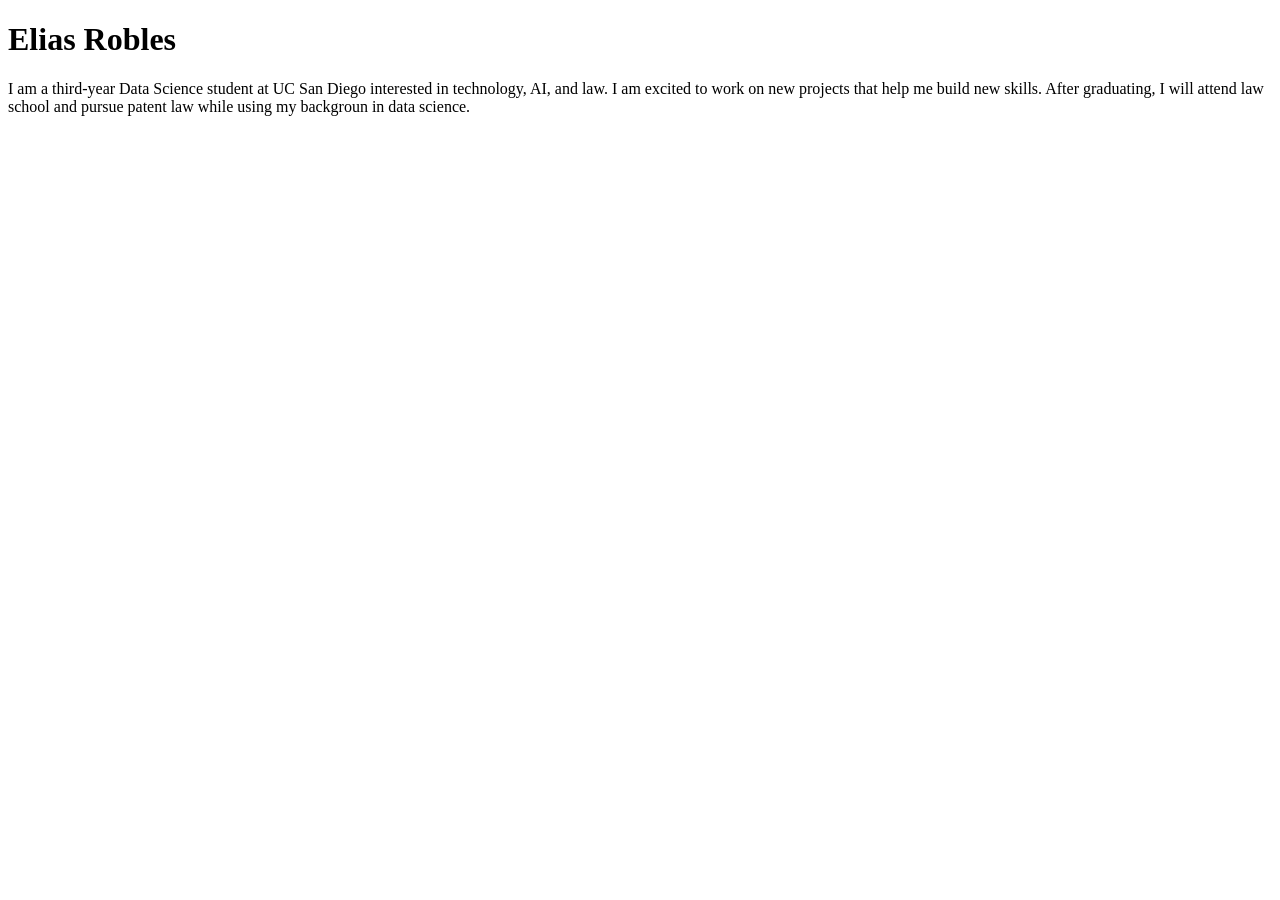
==== index.html @ fbf86ec5 "Step 2: Create a basic HTML page Title, heading (name), and short description about me." ====
<!DOCTYPE html>
<html lang="en">
<head>
    <meta charset="UTF-8">
    <meta name="viewport" content="width=device-width, initial-scale=1.0">
    <title>Elias Robles: Personal site and portfolio</title>
</head>
<body>
    <h1>Elias Robles</h1>
    <p>
        I am a third-year Data Science student at UC San Diego interested in technology, AI, and law.
        I am excited to work on new projects that help me build new skills.
        After graduating, I will attend law school and pursue patent law while using my backgroun in data science.
    </p>
</body>
</html>
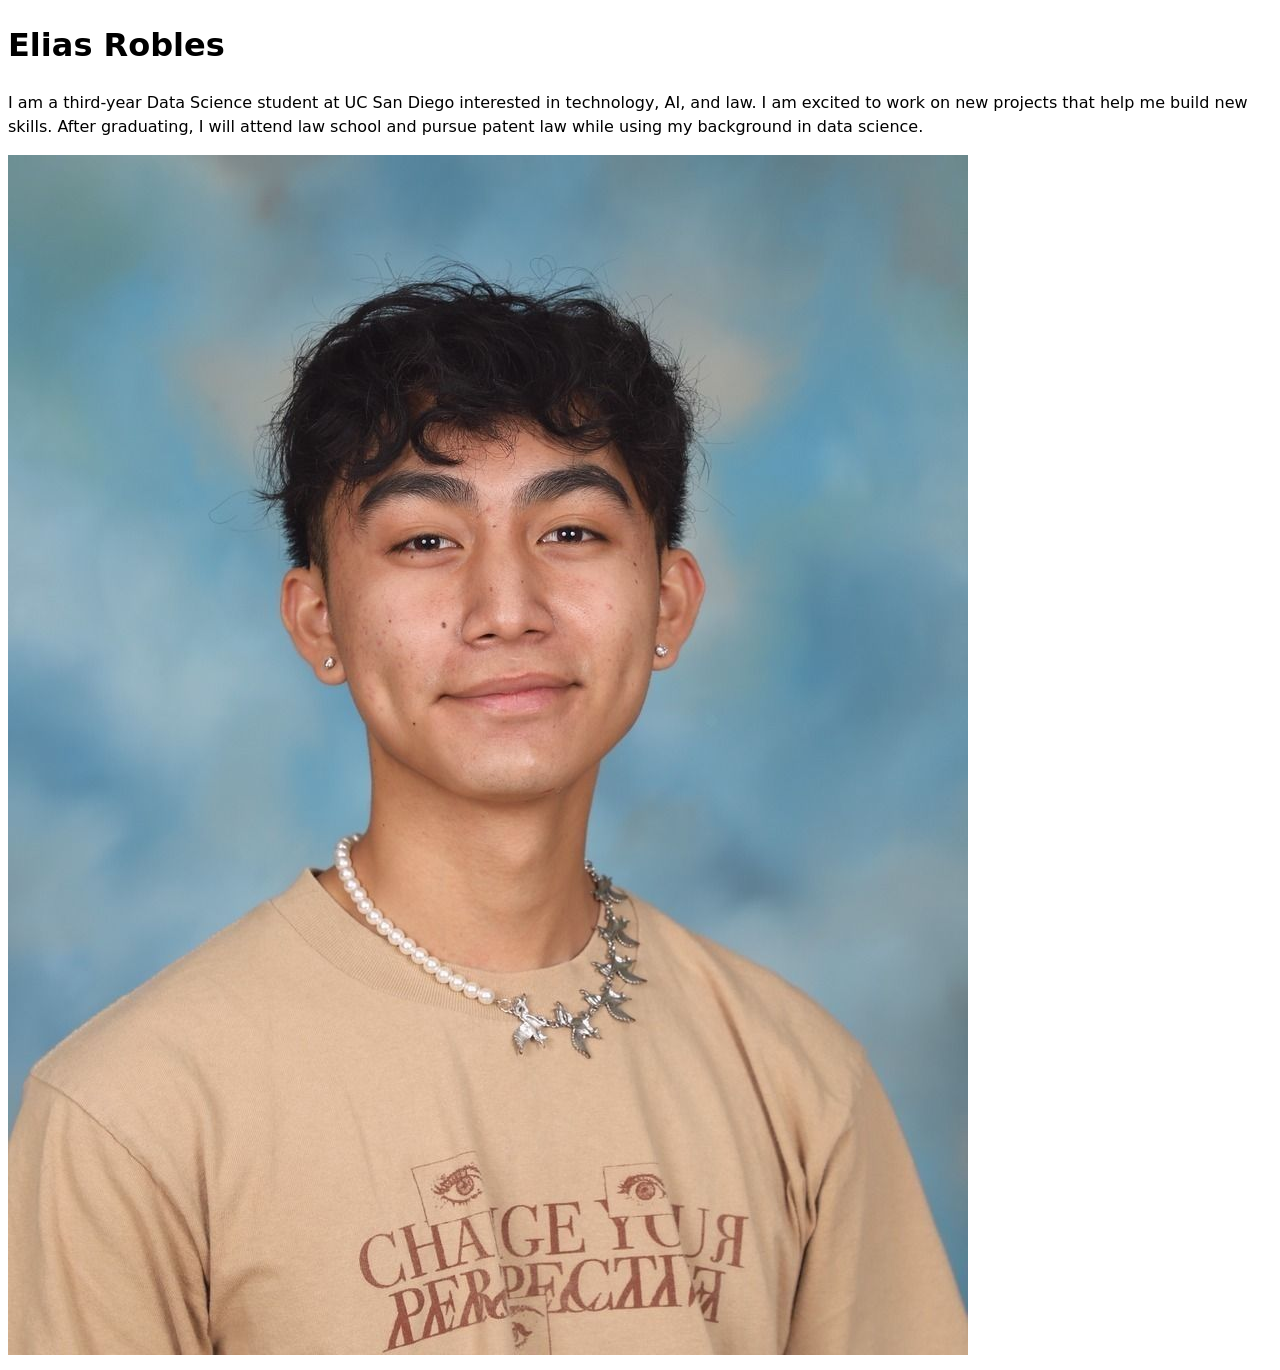
==== commit 78698080: "Finished Step 5" ====
--- a/index.html
+++ b/index.html
@@ -4,13 +4,17 @@
     <meta charset="UTF-8">
     <meta name="viewport" content="width=device-width, initial-scale=1.0">
     <title>Elias Robles: Personal site and portfolio</title>
+    <link rel="stylesheet" href="style.css">
 </head>
 <body>
     <h1>Elias Robles</h1>
+
     <p>
         I am a third-year Data Science student at UC San Diego interested in technology, AI, and law.
         I am excited to work on new projects that help me build new skills.
-        After graduating, I will attend law school and pursue patent law while using my backgroun in data science.
+        After graduating, I will attend law school and pursue patent law while using my background in data science.
     </p>
+
+    <img src="images/headshot.jpg" alt="Headshot of Elias Robles">
 </body>
 </html>
--- a/style.css
+++ b/style.css
@@ -0,0 +1,6 @@
+body {
+  /* Set line height to 1.5 times the font size
+	   and use the OS’s UI font as the website font
+	 */
+  font: 100%/1.5 system-ui;
+}
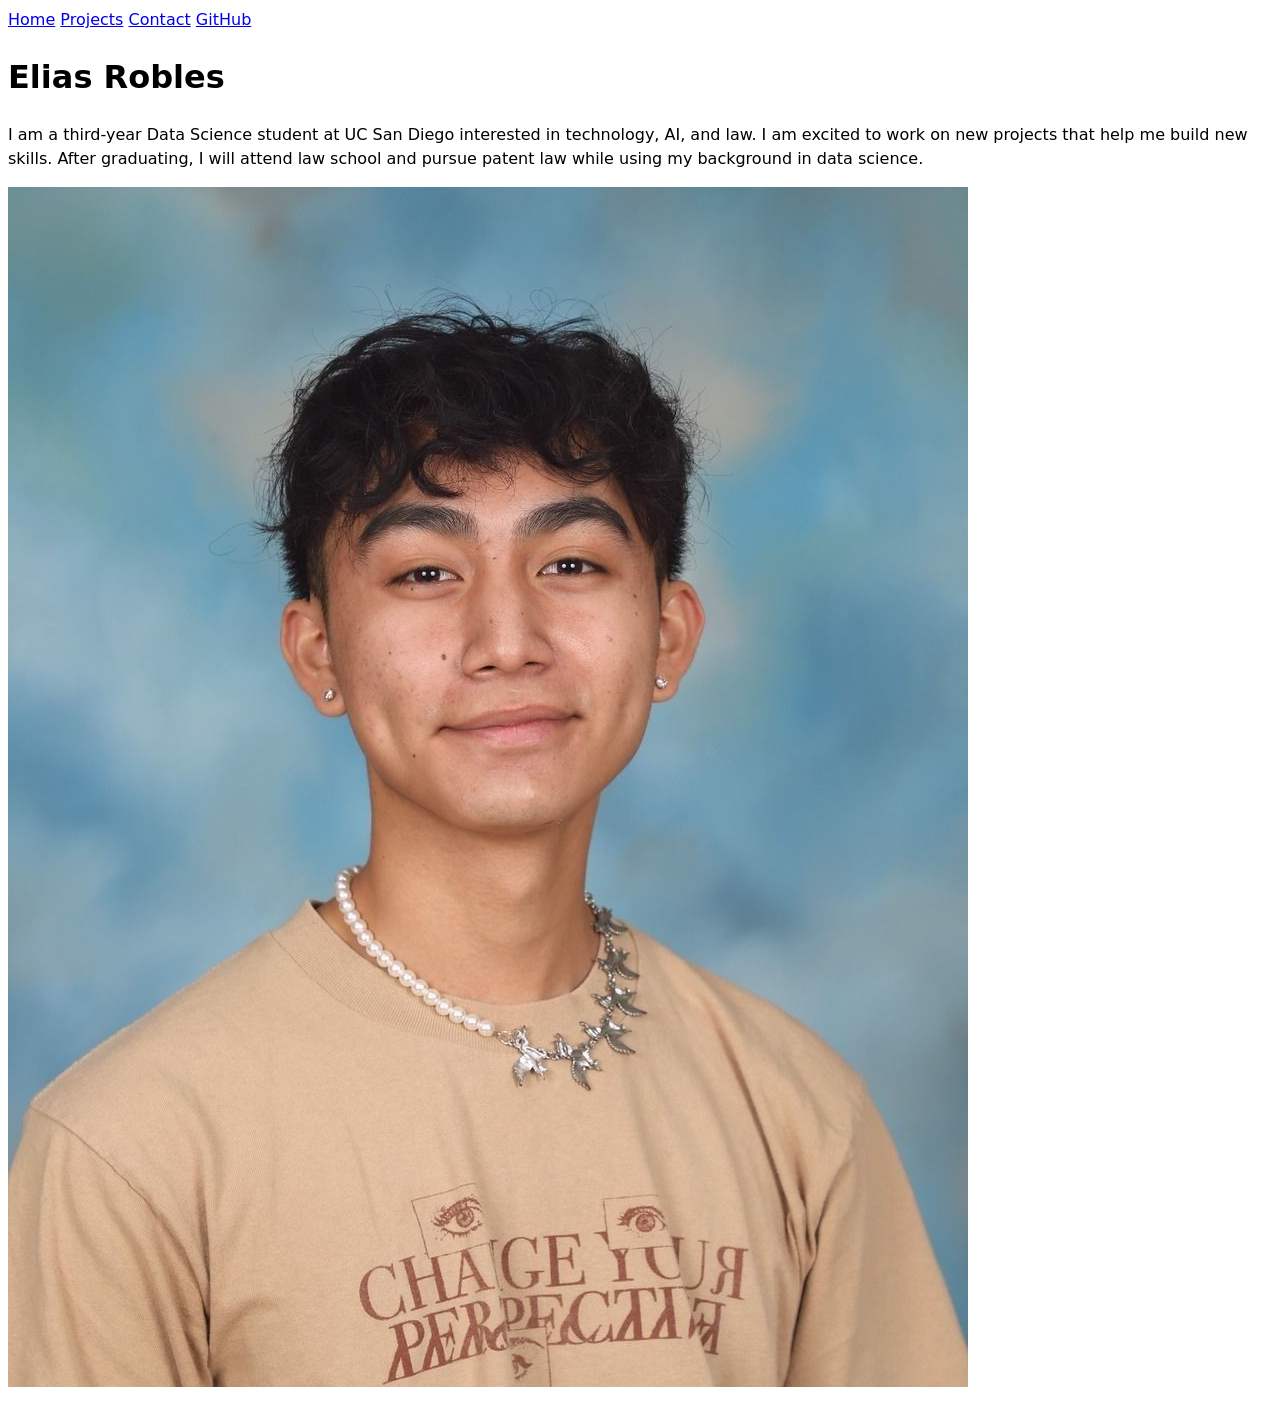
==== commit 8c15c736: "Completed Step 6" ====
--- a/index.html
+++ b/index.html
@@ -7,6 +7,13 @@
     <link rel="stylesheet" href="style.css">
 </head>
 <body>
+    <nav>
+        <a href="index.html">Home</a>
+        <a href="projects/index.html">Projects</a>
+        <a href="contact/index.html">Contact</a>
+        <a href="https://github.com/errobles" target="_blank">GitHub</a>
+    </nav>
+
     <h1>Elias Robles</h1>
 
     <p>
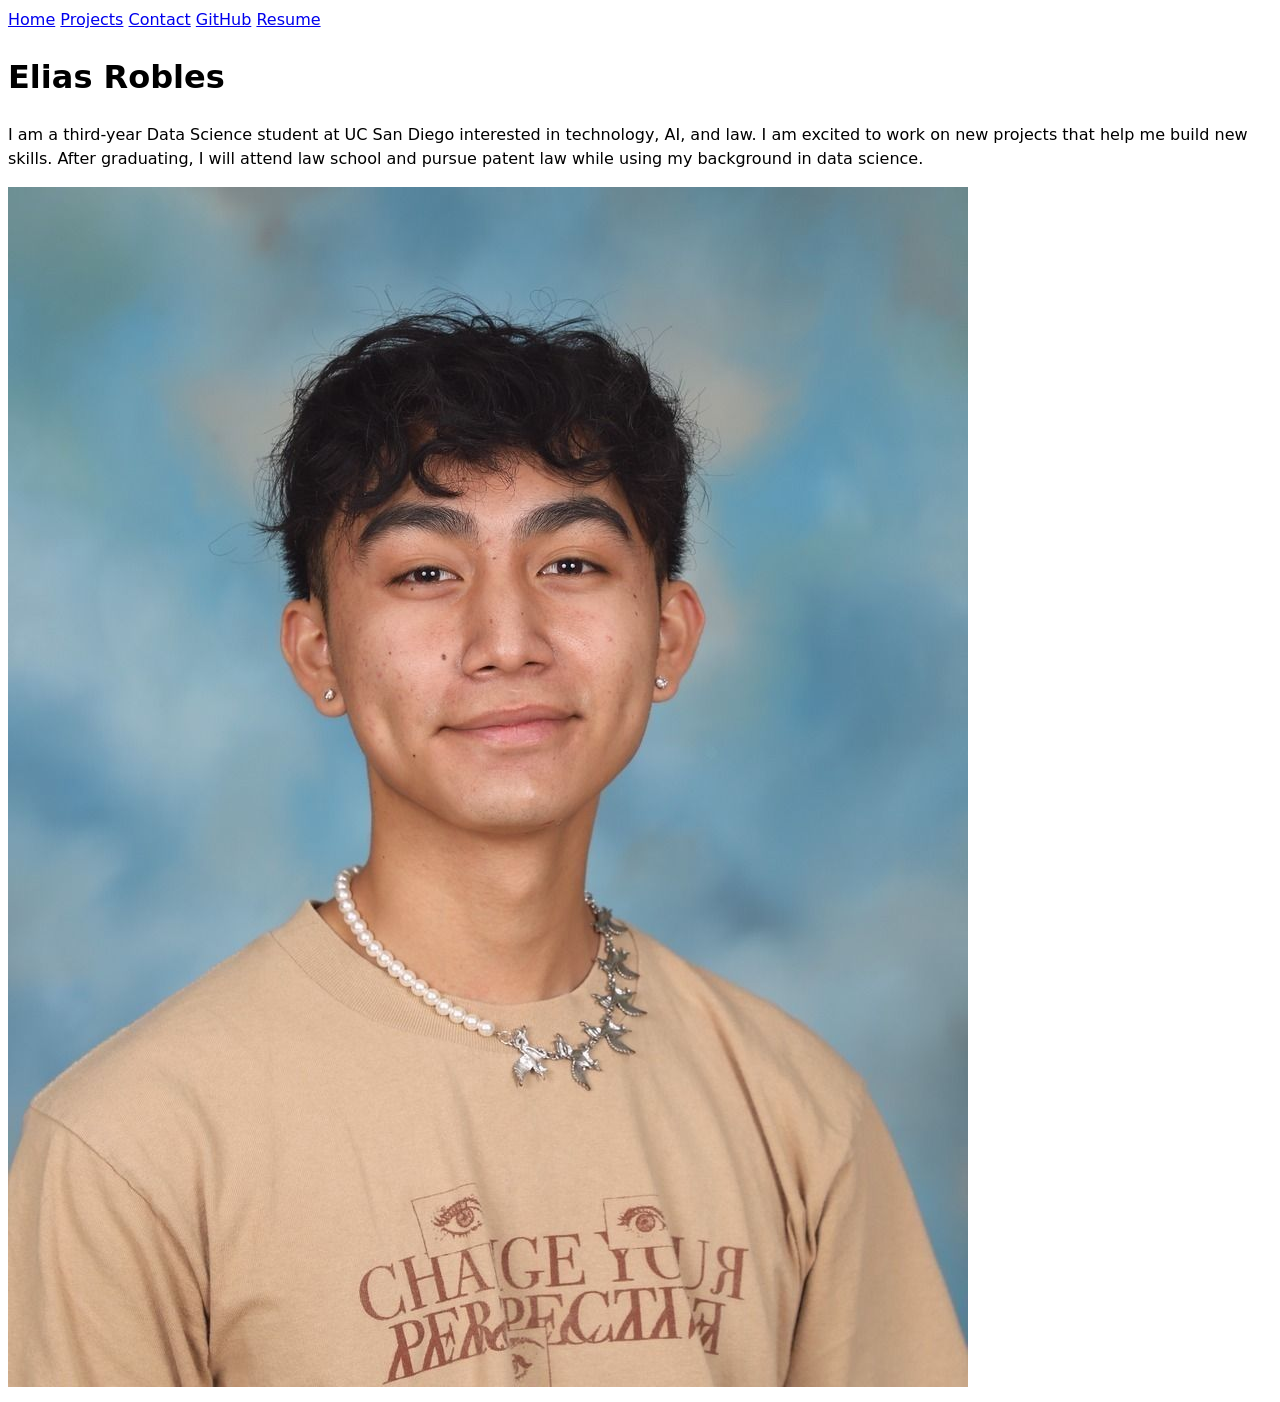
==== commit 903f39f2: "Completed Step 8" ====
--- a/index.html
+++ b/index.html
@@ -12,6 +12,7 @@
         <a href="projects/index.html">Projects</a>
         <a href="contact/index.html">Contact</a>
         <a href="https://github.com/errobles" target="_blank">GitHub</a>
+        <a href="resume/index.html">Resume</a>
     </nav>
 
     <h1>Elias Robles</h1>
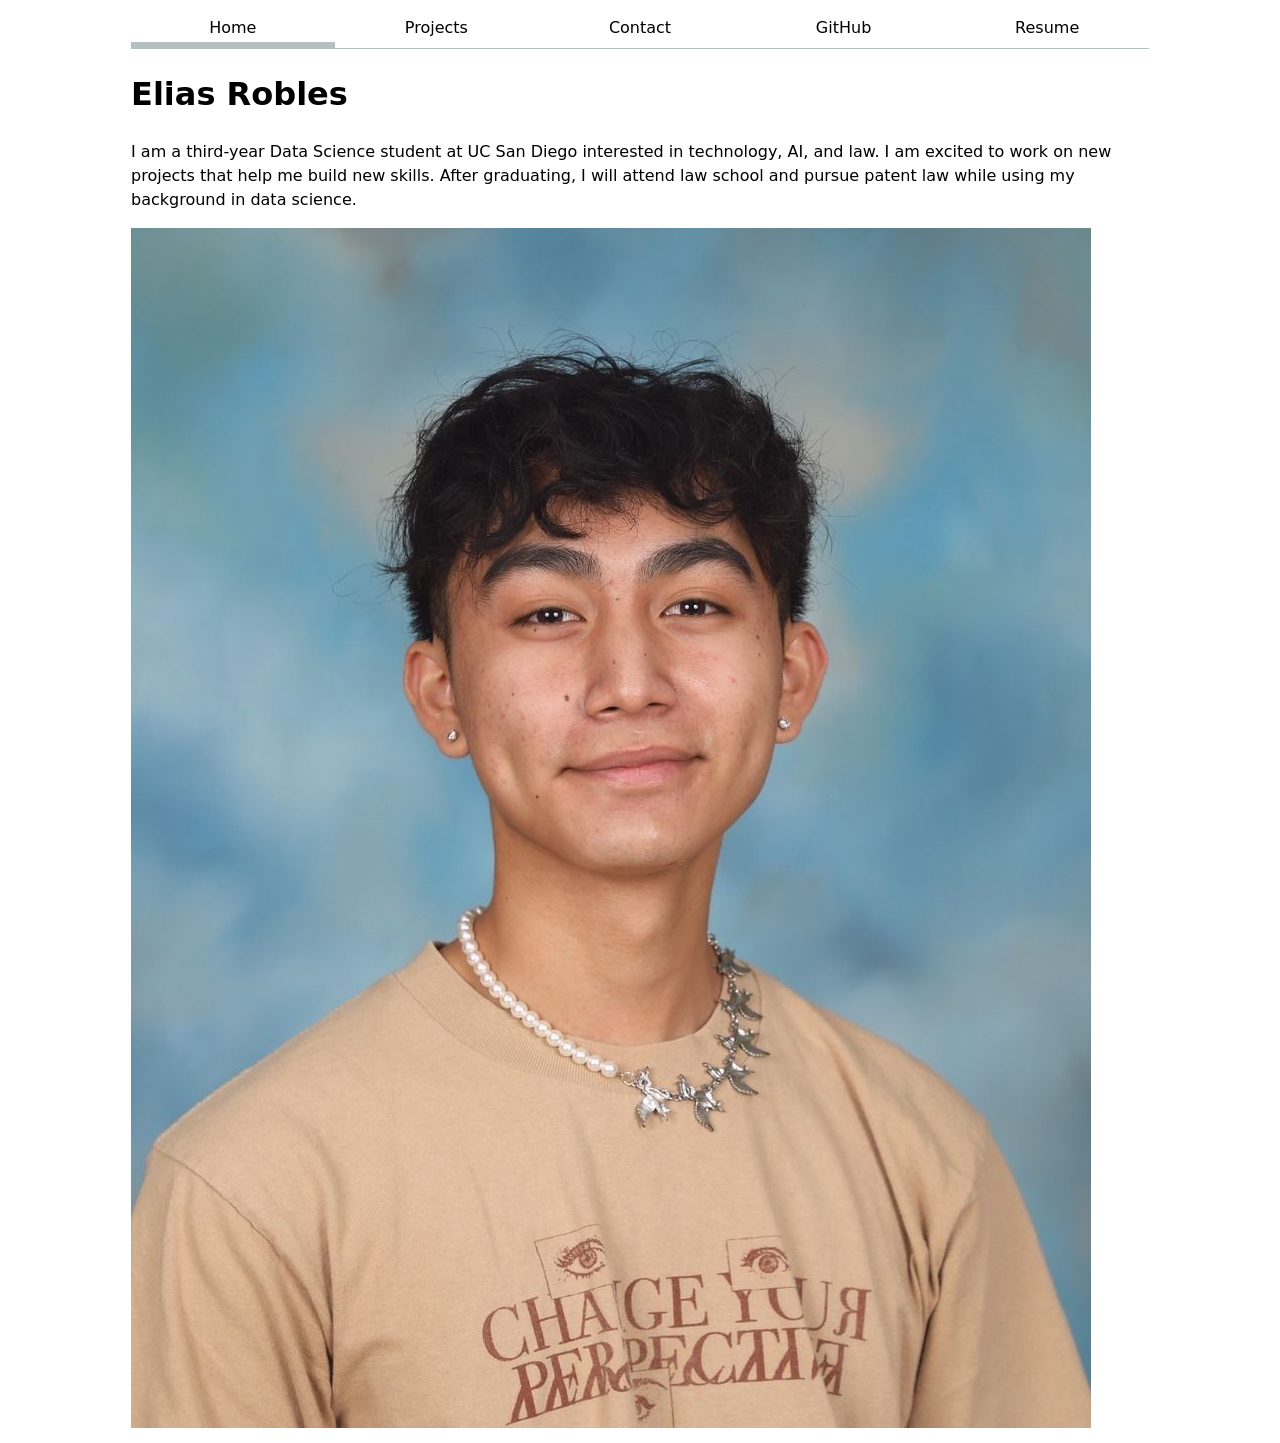
==== commit 916309ac: "Finished Step 3" ====
--- a/index.html
+++ b/index.html
@@ -8,7 +8,7 @@
 </head>
 <body>
     <nav>
-        <a href="index.html">Home</a>
+        <a href="index.html" class="current">Home</a>
         <a href="projects/index.html">Projects</a>
         <a href="contact/index.html">Contact</a>
         <a href="https://github.com/errobles" target="_blank">GitHub</a>
--- a/style.css
+++ b/style.css
@@ -1,6 +1,60 @@
+html {
+  --color-accent: oklch(61.927% 0.14347 245.646);
+  accent-color: var(--color-accent);
+}
+
 body {
   /* Set line height to 1.5 times the font size
 	   and use the OS’s UI font as the website font
 	 */
   font: 100%/1.5 system-ui;
+  max-width: 100ch;
+  margin-inline: max(1em, (100% - 100ch) / 2);
+}
+
+nav {
+  display: flex;
+  margin-bottom: 1em;
+  border-bottom: 1px solid oklch(80% 3% 200);
+}
+
+nav a {
+  flex: 1;
+  text-decoration: none;
+  color: inherit;
+  text-align: center;
+  padding: 0.5em;
+}
+
+nav a.current {
+  border-bottom: 0.4em solid oklch(80% 3% 200);
+  padding-bottom: 0.1em;
+}
+
+nav a:hover {
+  border-bottom: 0.4em solid var(--color-accent);
+  padding-bottom: 0.1em;
+  background-color: oklch(from var(--color-accent) 95% 5% h);
+}
+
+input,
+textarea,
+button {
+  font: inherit;
+}
+
+form {
+  display: grid;
+  grid-template-columns: auto 1fr;
+  gap: 1em;
+}
+
+label {
+  display: grid;
+  grid-template-columns: subgrid;
+  grid-column: 1 / -1;
+}
+
+button {
+  grid-column: 1 / -1;
 }
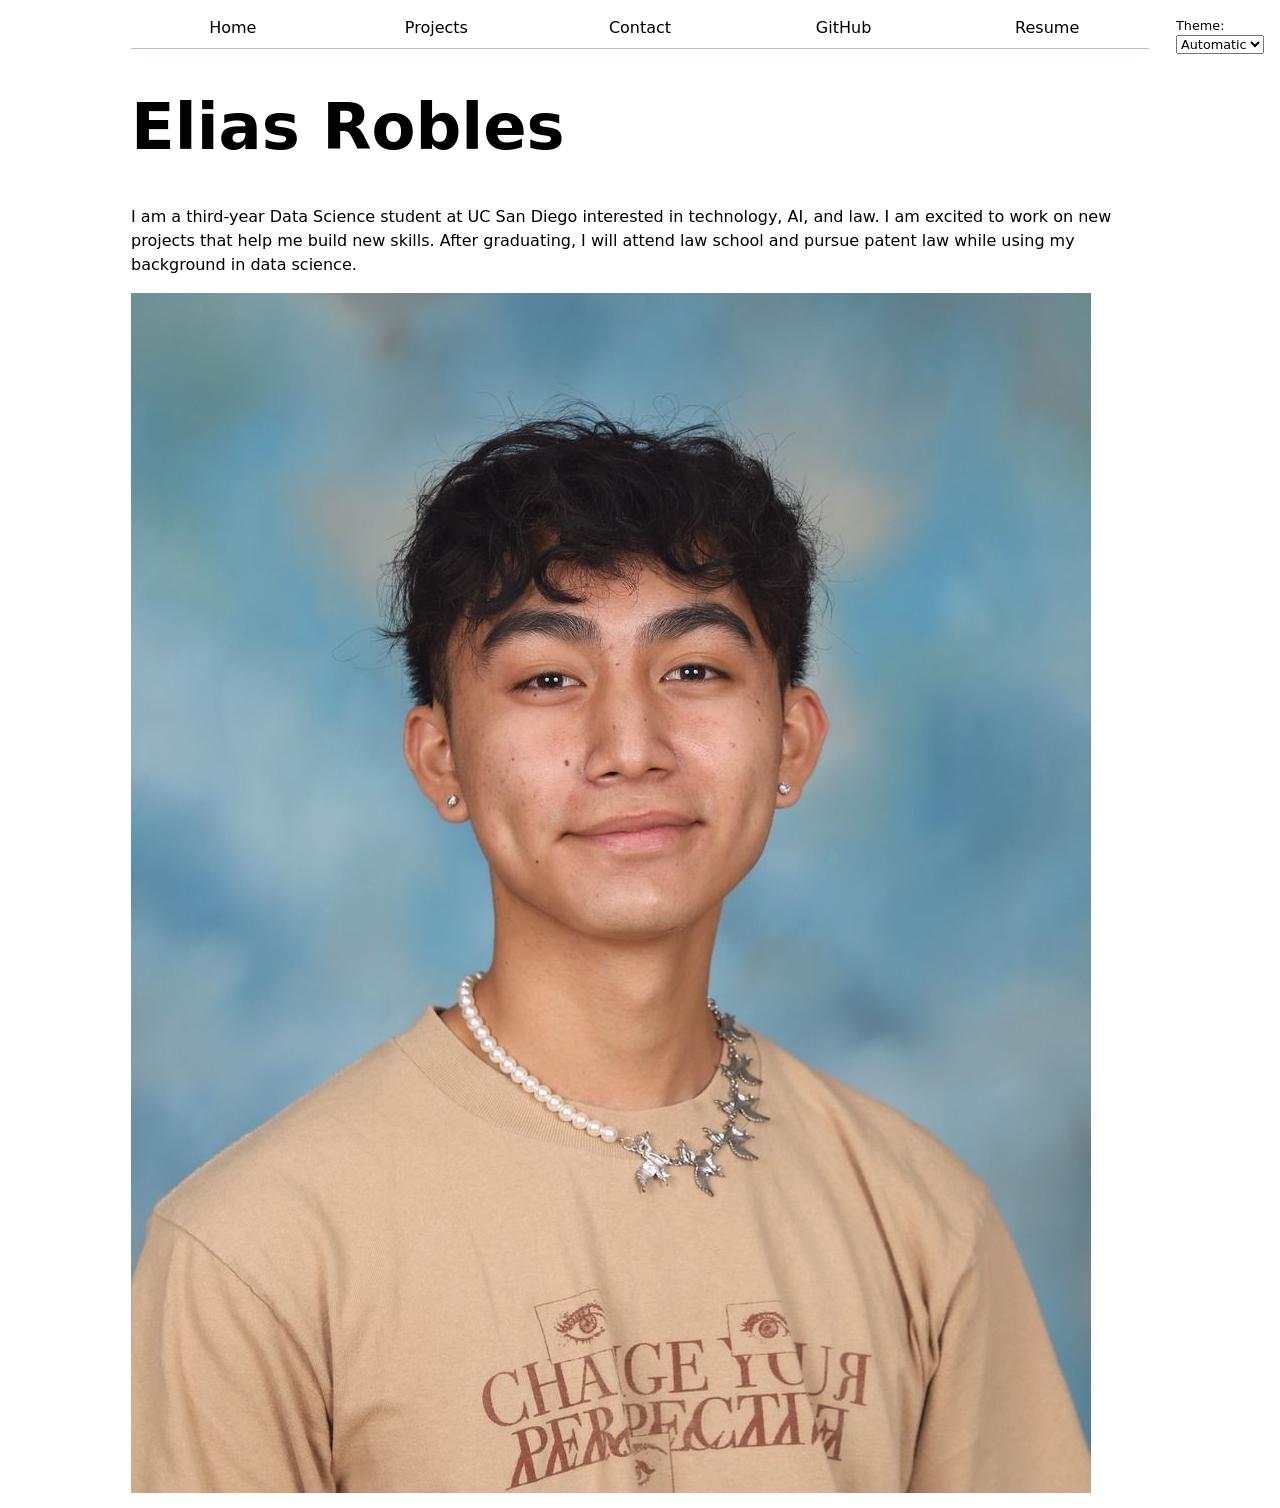
==== commit 84a0ee9e: "Completed Lab 3" ====
--- a/index.html
+++ b/index.html
@@ -5,16 +5,9 @@
     <meta name="viewport" content="width=device-width, initial-scale=1.0">
     <title>Elias Robles: Personal site and portfolio</title>
     <link rel="stylesheet" href="style.css">
+    <script type="module" src="global.js"></script>
 </head>
 <body>
-    <nav>
-        <a href="index.html" class="current">Home</a>
-        <a href="projects/index.html">Projects</a>
-        <a href="contact/index.html">Contact</a>
-        <a href="https://github.com/errobles" target="_blank">GitHub</a>
-        <a href="resume/index.html">Resume</a>
-    </nav>
-
     <h1>Elias Robles</h1>
 
     <p>
--- a/style.css
+++ b/style.css
@@ -1,4 +1,5 @@
 html {
+  color-scheme: light dark;
   --color-accent: oklch(61.927% 0.14347 245.646);
   accent-color: var(--color-accent);
 }
@@ -13,9 +14,10 @@
 }
 
 nav {
+  --border-color: oklch(50% 10% 200 / 40%);
   display: flex;
   margin-bottom: 1em;
-  border-bottom: 1px solid oklch(80% 3% 200);
+  border-bottom: 1px solid var(--border-color);
 }
 
 nav a {
@@ -27,19 +29,20 @@
 }
 
 nav a.current {
-  border-bottom: 0.4em solid oklch(80% 3% 200);
+  border-bottom: 0.4em solid var(--border-color);
   padding-bottom: 0.1em;
 }
 
 nav a:hover {
   border-bottom: 0.4em solid var(--color-accent);
   padding-bottom: 0.1em;
-  background-color: oklch(from var(--color-accent) 95% 5% h);
+  background-color: color-mix(in oklch, var(--color-accent), canvas 85%);
 }
 
 input,
 textarea,
-button {
+button,
+select {
   font: inherit;
 }
 
@@ -57,4 +60,106 @@
 
 button {
   grid-column: 1 / -1;
-}+}
+
+.projects {
+  display: grid;
+  grid-template-columns: repeat(auto-fill, minmax(15em, 1fr));
+  gap: 1em;
+}
+
+.projects article {
+  display: grid;
+  grid-template-rows: subgrid;
+  grid-row: span 3;
+}
+
+.projects h2 {
+  margin: 0;
+}
+
+h1 {
+  font-size: 400%;
+}
+
+h1,
+h2,
+h3,
+h4,
+h5,
+h6 {
+  line-height: 1.1;
+  text-wrap: balance;
+}
+
+.resume h2 {
+  border-bottom: 0.2em solid var(--color-accent);
+  padding-bottom: 0.2em;
+}
+
+.resume section {
+  margin-block: 3em;
+}
+
+.resume article {
+  padding-bottom: 1.5em;
+  margin-bottom: 1.5em;
+  border-bottom: 1px solid oklch(85% 3% 245);
+}
+
+.resume h3 {
+  font-size: 1.3em;
+  font-weight: 700;
+}
+
+.resume .role {
+  font-style: italic;
+}
+
+.resume .date {
+  font-size: 0.9em;
+  color: gray;
+}
+
+.resume .location {
+  font-size: 0.95em;
+}
+
+.resume .skills-list {
+  display: flex;
+  flex-wrap: wrap;
+  gap: 0.75em;
+  list-style: none;
+  padding: 0;
+}
+
+.resume .skills-list li {
+  border: 1px solid var(--color-accent);
+  border-radius: 1em;
+  padding: 0.4em 0.8em;
+}
+
+.resume {
+  max-width: 85ch;
+  margin-inline: max(1em, (100% - 85ch) / 2);
+}
+
+.resume article p {
+  margin-block: 0.4em;
+}
+
+.color-scheme {
+  position: absolute;
+  top: 1rem;
+  right: 1rem;
+  font-size: 80%;
+}
+
+@media (max-width: 1100px) {
+  .color-scheme {
+    position: static;
+    width: fit-content;
+    margin-left: auto;
+    margin-bottom: 1rem;
+  }
+}
